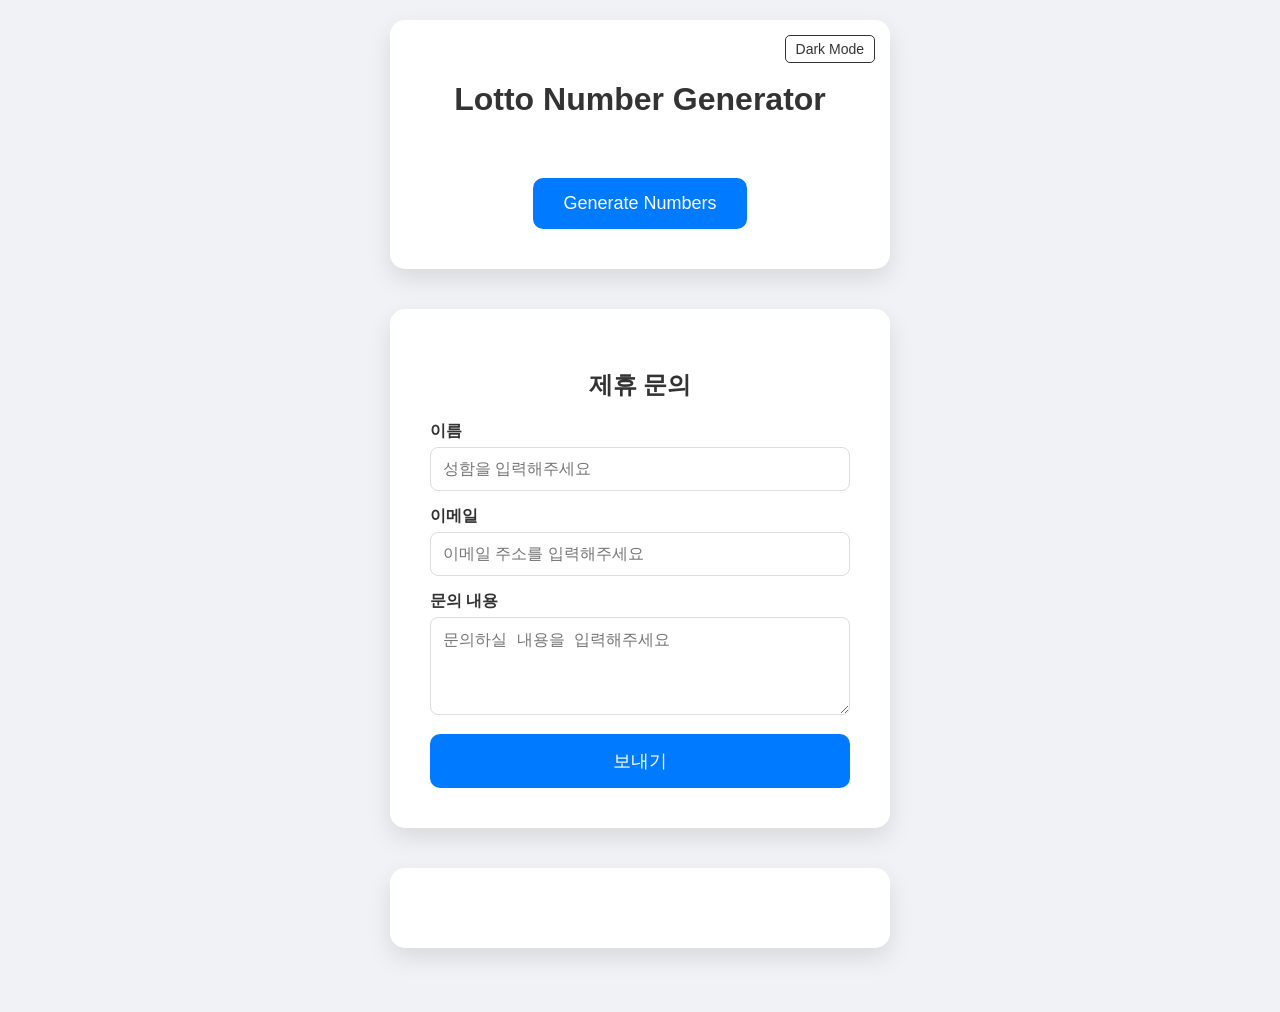
==== index.html @ ec1271f8 "feat: add Disqus comment section" ====
<!DOCTYPE html>
<html lang="en">
<head>
    <meta charset="UTF-8">
    <meta name="viewport" content="width=device-width, initial-scale=1.0">
    <title>Lotto Number Generator</title>
    <link rel="stylesheet" href="style.css">
</head>
<body>
    <div class="container">
        <div class="theme-toggle">
            <button id="theme-btn">Dark Mode</button>
        </div>
        <h1>Lotto Number Generator</h1>
        <div id="numbers" class="numbers-container"></div>
        <button id="generate-btn">Generate Numbers</button>
    </div>

    <div class="container contact-section">
        <h2>제휴 문의</h2>
        <form action="https://formspree.io/f/mojrqvkz" method="POST">
            <div class="form-group">
                <label for="name">이름</label>
                <input type="text" id="name" name="name" required placeholder="성함을 입력해주세요">
            </div>
            <div class="form-group">
                <label for="email">이메일</label>
                <input type="email" id="email" name="_replyto" required placeholder="이메일 주소를 입력해주세요">
            </div>
            <div class="form-group">
                <label for="message">문의 내용</label>
                <textarea id="message" name="message" rows="4" required placeholder="문의하실 내용을 입력해주세요"></textarea>
            </div>
            <button type="submit" class="submit-btn">보내기</button>
        </form>
    </div>

    <div class="container comment-section">
        <div id="disqus_thread"></div>
        <script>
            /**
            *  RECOMMENDED CONFIGURATION VARIABLES: EDIT AND UNCOMMENT THE SECTION BELOW TO INSERT DYNAMIC VALUES FROM YOUR PLATFORM OR CMS.
            *  LEARN WHY DEFINING THESE VARIABLES IS IMPORTANT: https://disqus.com/admin/universalcode/#configuration-variables    */
            /*
            var disqus_config = function () {
            this.page.url = PAGE_URL;  // Replace PAGE_URL with your page's canonical URL variable
            this.page.identifier = PAGE_IDENTIFIER; // Replace PAGE_IDENTIFIER with your page's unique identifier variable
            };
            */
            (function() { // DON'T EDIT BELOW THIS LINE
            var d = document, s = d.createElement('script');
            s.src = 'https://productbuilder-qqegoyfvvm.disqus.com/embed.js';
            s.setAttribute('data-timestamp', +new Date());
            (d.head || d.body).appendChild(s);
            })();
        </script>
        <noscript>Please enable JavaScript to view the <a href="https://disqus.com/?ref_noscript">comments powered by Disqus.</a></noscript>
    </div>
    <script src="main.js"></script>
</body>
</html>
---- style.css ----
:root {
    --bg-color: #f0f2f5;
    --container-bg: white;
    --text-color: #333;
    --number-bg: #4CAF50;
    --button-bg: #007BFF;
    --button-hover: #0056b3;
}

.dark-mode {
    --bg-color: #18191a;
    --container-bg: #242526;
    --text-color: #e4e6eb;
    --number-bg: #2e7d32;
    --button-bg: #3a3b3c;
    --button-hover: #4e4f50;
}

body {
    font-family: 'Helvetica Neue', sans-serif;
    display: flex;
    flex-direction: column;
    justify-content: center;
    align-items: center;
    min-height: 100vh;
    padding: 20px;
    margin: 0;
    background-color: var(--bg-color);
    color: var(--text-color);
    transition: background-color 0.3s, color 0.3s;
}

.container {
    text-align: center;
    background-color: var(--container-bg);
    padding: 40px;
    border-radius: 15px;
    box-shadow: 0 10px 25px rgba(0, 0, 0, 0.1);
    transition: background-color 0.3s;
    position: relative;
    width: 100%;
    max-width: 500px;
    box-sizing: border-box;
}

.contact-section {
    margin-top: 40px;
}

.comment-section {
    margin-top: 40px;
    margin-bottom: 40px;
}

.contact-section h2 {
    margin-bottom: 20px;
}

.form-group {
    text-align: left;
    margin-bottom: 15px;
}

.form-group label {
    display: block;
    margin-bottom: 5px;
    font-weight: bold;
}

.form-group input, 
.form-group textarea {
    width: 100%;
    padding: 12px;
    border: 1px solid #ddd;
    border-radius: 8px;
    background-color: var(--container-bg);
    color: var(--text-color);
    box-sizing: border-box;
    font-size: 16px;
    transition: border-color 0.3s;
}

.dark-mode .form-group input, 
.dark-mode .form-group textarea {
    border-color: #444;
}

.form-group input:focus, 
.form-group textarea:focus {
    outline: none;
    border-color: var(--button-bg);
}

.submit-btn {
    width: 100%;
    padding: 15px;
    border: none;
    border-radius: 10px;
    background-color: var(--button-bg);
    color: white;
    font-size: 18px;
    cursor: pointer;
    transition: background-color 0.3s;
}

.submit-btn:hover {
    background-color: var(--button-hover);
}

.theme-toggle {
    position: absolute;
    top: 15px;
    right: 15px;
}

#theme-btn {
    background: none;
    border: 1px solid var(--text-color);
    color: var(--text-color);
    padding: 5px 10px;
    border-radius: 5px;
    cursor: pointer;
    font-size: 14px;
}

h1 {
    margin-bottom: 30px;
    color: var(--text-color);
}

.numbers-container {
    display: flex;
    justify-content: center;
    margin-bottom: 30px;
}

.number {
    display: flex;
    justify-content: center;
    align-items: center;
    width: 50px;
    height: 50px;
    margin: 0 5px;
    border-radius: 50%;
    background-color: var(--number-bg);
    color: white;
    font-size: 24px;
    font-weight: bold;
}

#generate-btn {
    padding: 15px 30px;
    border: none;
    border-radius: 10px;
    background-color: var(--button-bg);
    color: white;
    font-size: 18px;
    cursor: pointer;
    transition: background-color 0.3s ease;
}

#generate-btn:hover {
    background-color: var(--button-hover);
}
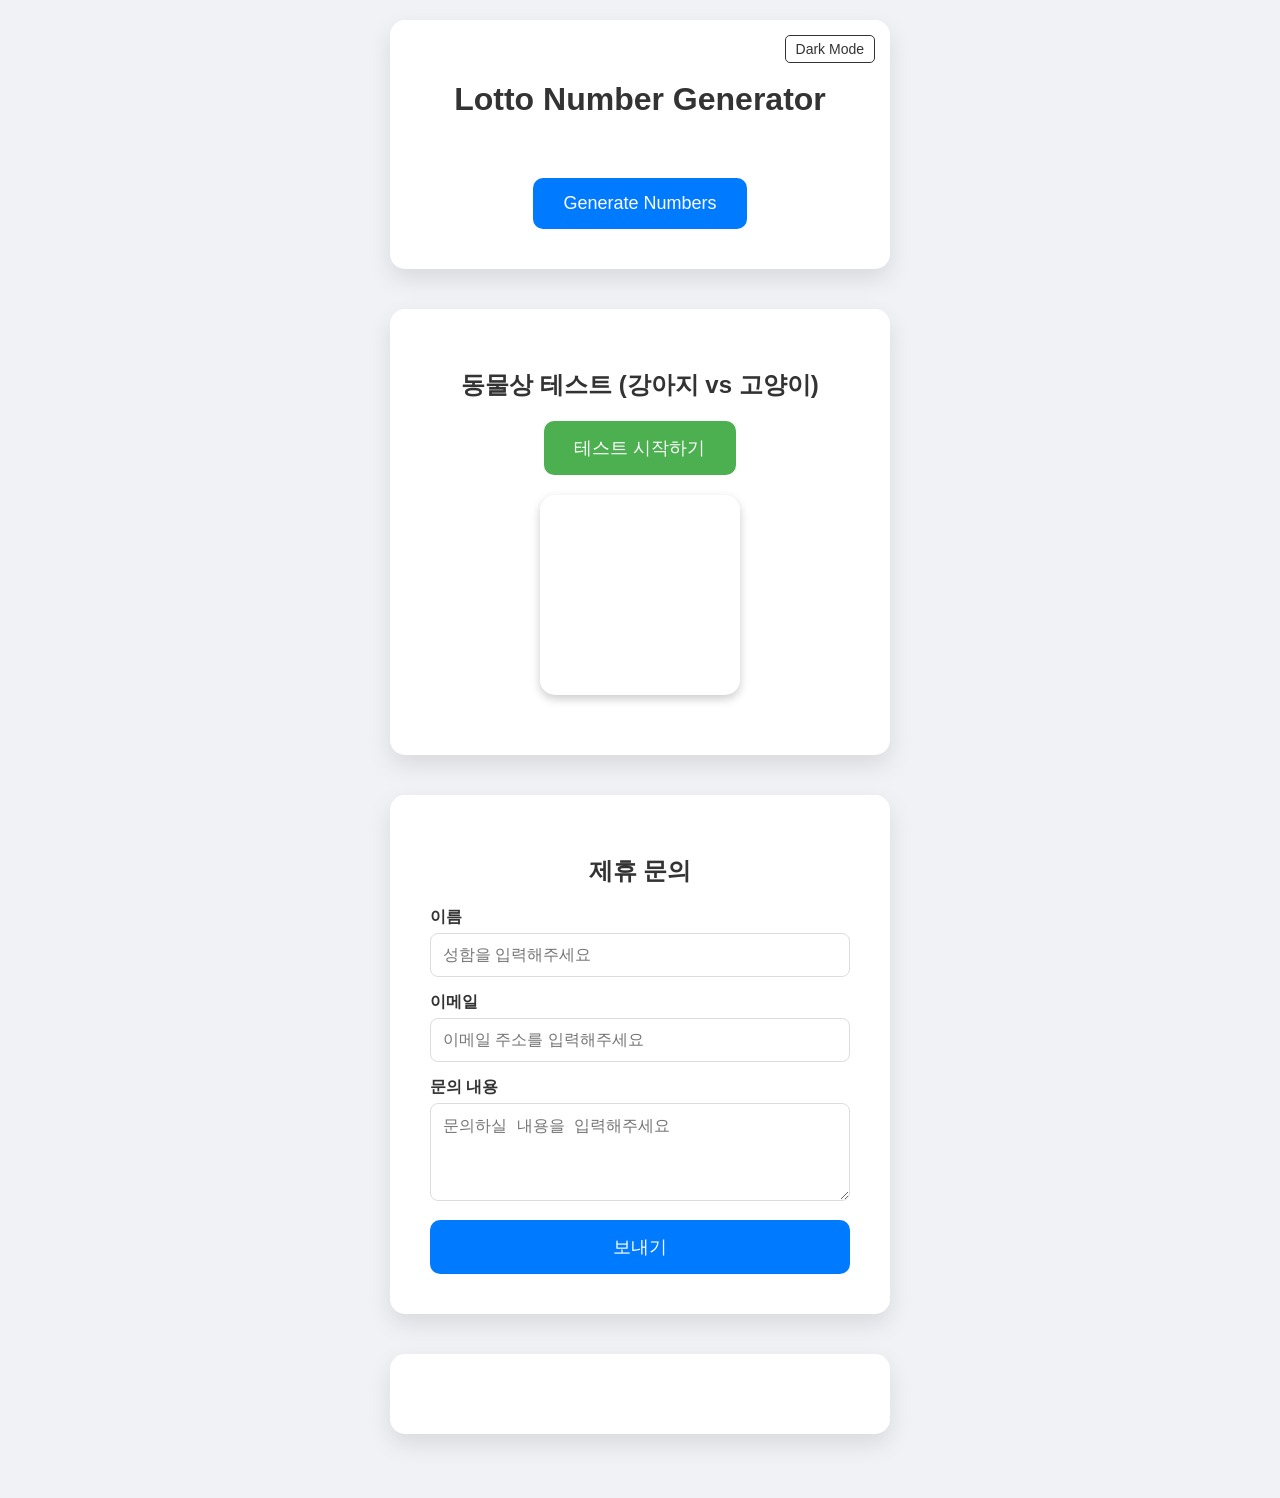
==== commit c16f3352: "feat: add Teachable Machine Animal Face Test" ====
--- a/index.html
+++ b/index.html
@@ -14,6 +14,13 @@
         <h1>Lotto Number Generator</h1>
         <div id="numbers" class="numbers-container"></div>
         <button id="generate-btn">Generate Numbers</button>
+    </div>
+
+    <div class="container animal-test-section">
+        <h2>동물상 테스트 (강아지 vs 고양이)</h2>
+        <button type="button" id="start-btn" onclick="init()">테스트 시작하기</button>
+        <div id="webcam-container"></div>
+        <div id="label-container"></div>
     </div>
 
     <div class="container contact-section">
--- a/style.css
+++ b/style.css
@@ -52,6 +52,68 @@
     margin-bottom: 40px;
 }
 
+.animal-test-section {
+    margin-top: 40px;
+}
+
+#start-btn {
+    padding: 15px 30px;
+    border: none;
+    border-radius: 10px;
+    background-color: var(--number-bg);
+    color: white;
+    font-size: 18px;
+    cursor: pointer;
+    transition: background-color 0.3s;
+}
+
+#webcam-container {
+    margin: 20px auto;
+    border-radius: 15px;
+    overflow: hidden;
+    width: 200px;
+    height: 200px;
+    box-shadow: 0 4px 10px rgba(0,0,0,0.2);
+}
+
+#label-container {
+    margin-top: 20px;
+    display: flex;
+    flex-direction: column;
+    gap: 10px;
+    align-items: center;
+}
+
+.prediction-bar {
+    width: 100%;
+    max-width: 300px;
+    background: #eee;
+    padding: 10px;
+    border-radius: 8px;
+    position: relative;
+    font-weight: bold;
+    text-align: left;
+    z-index: 1;
+    overflow: hidden;
+}
+
+.dark-mode .prediction-bar {
+    background: #3a3b3c;
+}
+
+.prediction-bar::before {
+    content: '';
+    position: absolute;
+    top: 0;
+    left: 0;
+    height: 100%;
+    width: var(--width, 0%);
+    background: var(--button-bg);
+    opacity: 0.3;
+    z-index: -1;
+    transition: width 0.3s ease;
+}
+
 .contact-section h2 {
     margin-bottom: 20px;
 }
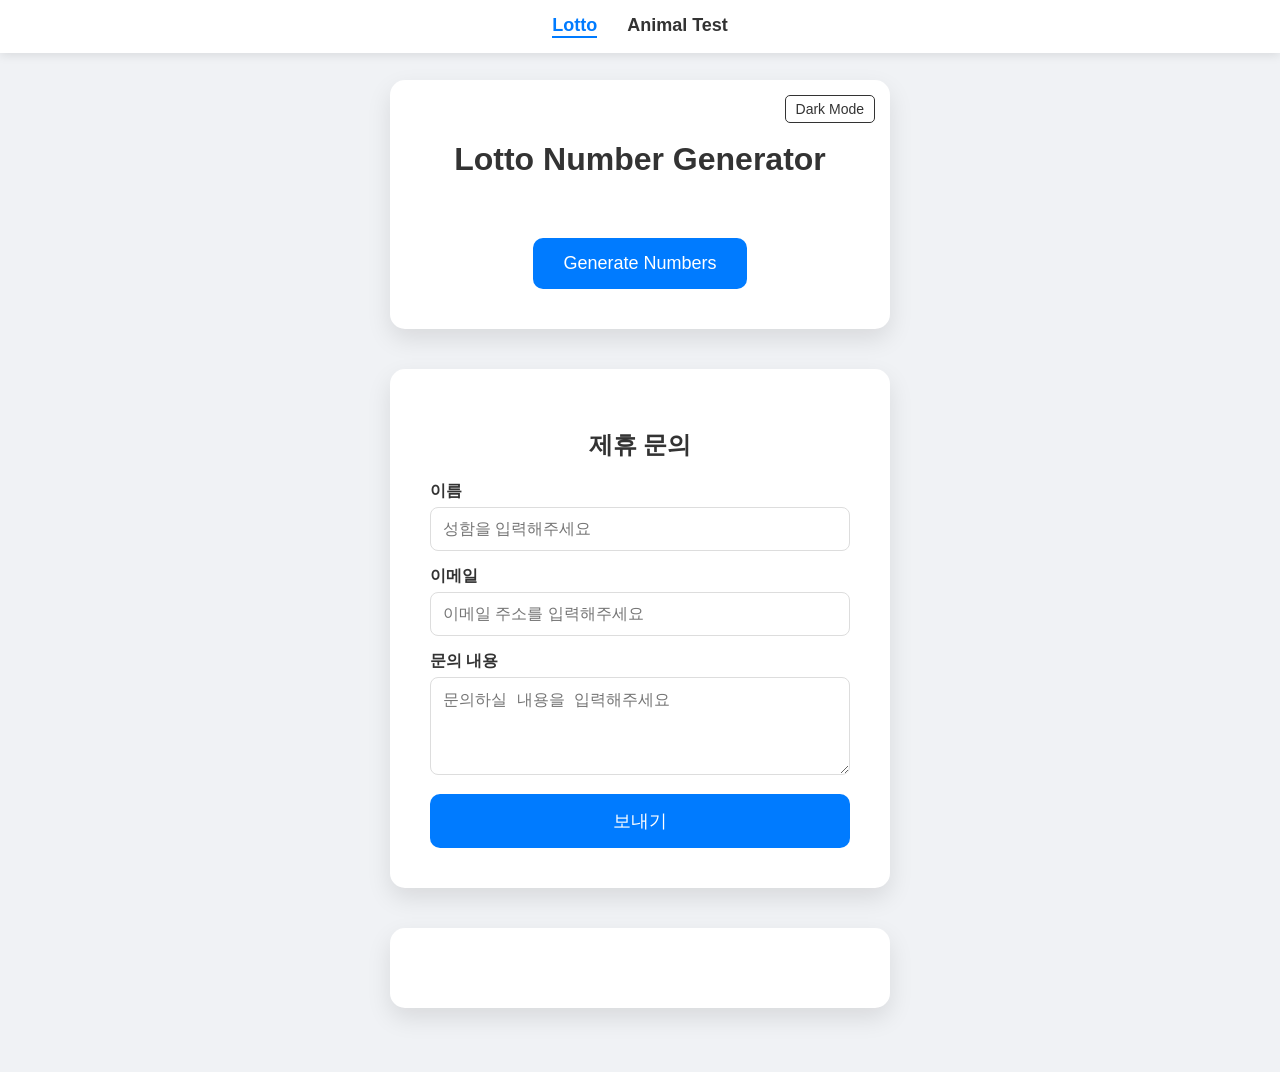
==== commit 3b9acedc: "feat: split animal test into a separate page and add navigation" ====
--- a/index.html
+++ b/index.html
@@ -7,6 +7,10 @@
     <link rel="stylesheet" href="style.css">
 </head>
 <body>
+    <nav class="navbar">
+        <a href="index.html" class="active">Lotto</a>
+        <a href="animal.html">Animal Test</a>
+    </nav>
     <div class="container">
         <div class="theme-toggle">
             <button id="theme-btn">Dark Mode</button>
@@ -14,13 +18,6 @@
         <h1>Lotto Number Generator</h1>
         <div id="numbers" class="numbers-container"></div>
         <button id="generate-btn">Generate Numbers</button>
-    </div>
-
-    <div class="container animal-test-section">
-        <h2>동물상 테스트 (강아지 vs 고양이)</h2>
-        <button type="button" id="start-btn" onclick="init()">테스트 시작하기</button>
-        <div id="webcam-container"></div>
-        <div id="label-container"></div>
     </div>
 
     <div class="container contact-section">
--- a/style.css
+++ b/style.css
@@ -16,6 +16,37 @@
     --button-hover: #4e4f50;
 }
 
+.navbar {
+    position: fixed;
+    top: 0;
+    left: 0;
+    width: 100%;
+    background-color: var(--container-bg);
+    padding: 15px 0;
+    box-shadow: 0 2px 10px rgba(0,0,0,0.1);
+    display: flex;
+    justify-content: center;
+    gap: 30px;
+    z-index: 1000;
+}
+
+.navbar a {
+    text-decoration: none;
+    color: var(--text-color);
+    font-weight: bold;
+    font-size: 18px;
+    transition: color 0.3s;
+}
+
+.navbar a:hover {
+    color: var(--button-bg);
+}
+
+.navbar a.active {
+    color: var(--button-bg);
+    border-bottom: 2px solid var(--button-bg);
+}
+
 body {
     font-family: 'Helvetica Neue', sans-serif;
     display: flex;
@@ -23,7 +54,7 @@
     justify-content: center;
     align-items: center;
     min-height: 100vh;
-    padding: 20px;
+    padding: 80px 20px 20px;
     margin: 0;
     background-color: var(--bg-color);
     color: var(--text-color);
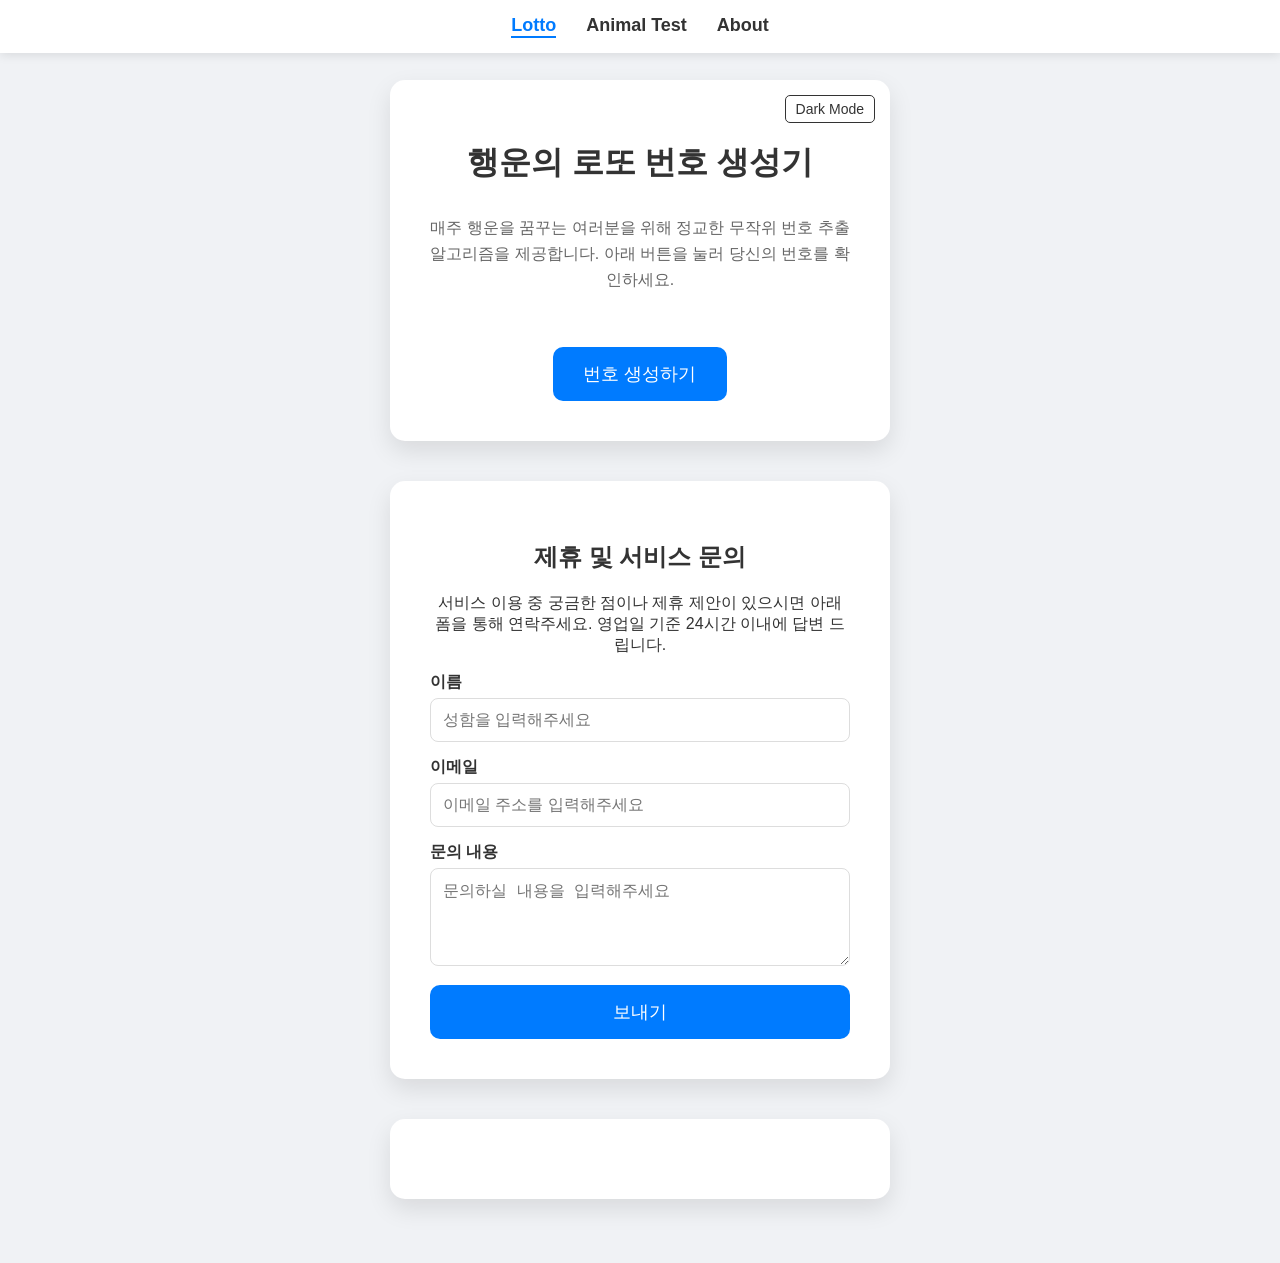
==== commit d0f2dff0: "docs: optimize site for AdSense approval (high quality content, legal pages, SEO)" ====
--- a/index.html
+++ b/index.html
@@ -3,25 +3,33 @@
 <head>
     <meta charset="UTF-8">
     <meta name="viewport" content="width=device-width, initial-scale=1.0">
-    <title>Lotto Number Generator</title>
+    <title>행운의 로또 번호 생성기 - Product Builder</title>
+    <meta name="description" content="무작위 알고리즘을 사용하여 행운의 로또 번호를 생성하세요. 다크 모드와 제휴 문의 기능을 제공합니다.">
+    <meta name="keywords" content="로또, 번호생성, 행운, 인공지능, 동물상테스트">
     <link rel="stylesheet" href="style.css">
+    <meta name="google-adsense-account" content="ca-pub-2973318970206983">
+    <script async src="https://pagead2.googlesyndication.com/pagead/js/adsbygoogle.js?client=ca-pub-2973318970206983"
+     crossorigin="anonymous"></script>
 </head>
 <body>
     <nav class="navbar">
         <a href="index.html" class="active">Lotto</a>
         <a href="animal.html">Animal Test</a>
+        <a href="about.html">About</a>
     </nav>
     <div class="container">
         <div class="theme-toggle">
             <button id="theme-btn">Dark Mode</button>
         </div>
-        <h1>Lotto Number Generator</h1>
+        <h1>행운의 로또 번호 생성기</h1>
+        <p class="description">매주 행운을 꿈꾸는 여러분을 위해 정교한 무작위 번호 추출 알고리즘을 제공합니다. 아래 버튼을 눌러 당신의 번호를 확인하세요.</p>
         <div id="numbers" class="numbers-container"></div>
-        <button id="generate-btn">Generate Numbers</button>
+        <button id="generate-btn">번호 생성하기</button>
     </div>
 
     <div class="container contact-section">
-        <h2>제휴 문의</h2>
+        <h2>제휴 및 서비스 문의</h2>
+        <p>서비스 이용 중 궁금한 점이나 제휴 제안이 있으시면 아래 폼을 통해 연락주세요. 영업일 기준 24시간 이내에 답변 드립니다.</p>
         <form action="https://formspree.io/f/mojrqvkz" method="POST">
             <div class="form-group">
                 <label for="name">이름</label>
--- a/style.css
+++ b/style.css
@@ -98,13 +98,40 @@
     transition: background-color 0.3s;
 }
 
-#webcam-container {
-    margin: 20px auto;
-    border-radius: 15px;
-    overflow: hidden;
-    width: 200px;
-    height: 200px;
-    box-shadow: 0 4px 10px rgba(0,0,0,0.2);
+.upload-section {
+    margin: 20px 0;
+}
+
+#image-upload {
+    display: none;
+}
+
+.upload-label {
+    display: inline-block;
+    padding: 15px 30px;
+    background-color: var(--button-bg);
+    color: white;
+    border-radius: 10px;
+    cursor: pointer;
+    font-size: 18px;
+    transition: background-color 0.3s;
+}
+
+.upload-label:hover {
+    background-color: var(--button-hover);
+}
+
+#image-container {
+    display: flex;
+    justify-content: center;
+    margin-bottom: 20px;
+}
+
+#face-image {
+    max-width: 300px;
+    max-height: 300px;
+    object-fit: contain;
+    border: 3px solid var(--button-bg);
 }
 
 #label-container {
@@ -200,6 +227,57 @@
     background-color: var(--button-hover);
 }
 
+.description {
+    margin-bottom: 25px;
+    line-height: 1.6;
+    color: #666;
+}
+
+.dark-mode .description {
+    color: #aaa;
+}
+
+.footer {
+    margin-top: 60px;
+    padding: 30px 0;
+    width: 100%;
+    text-align: center;
+    border-top: 1px solid #eee;
+    color: #888;
+    font-size: 14px;
+}
+
+.dark-mode .footer {
+    border-top-color: #333;
+}
+
+.footer-links {
+    margin-top: 10px;
+    display: flex;
+    justify-content: center;
+    gap: 20px;
+}
+
+.footer-links a {
+    color: #888;
+    text-decoration: none;
+    transition: color 0.3s;
+}
+
+.footer-links a:hover {
+    color: var(--button-bg);
+}
+
+.about-content, .privacy-content {
+    text-align: left;
+    line-height: 1.8;
+}
+
+.about-content h3, .privacy-content h3 {
+    margin-top: 25px;
+    color: var(--button-bg);
+}
+
 .theme-toggle {
     position: absolute;
     top: 15px;
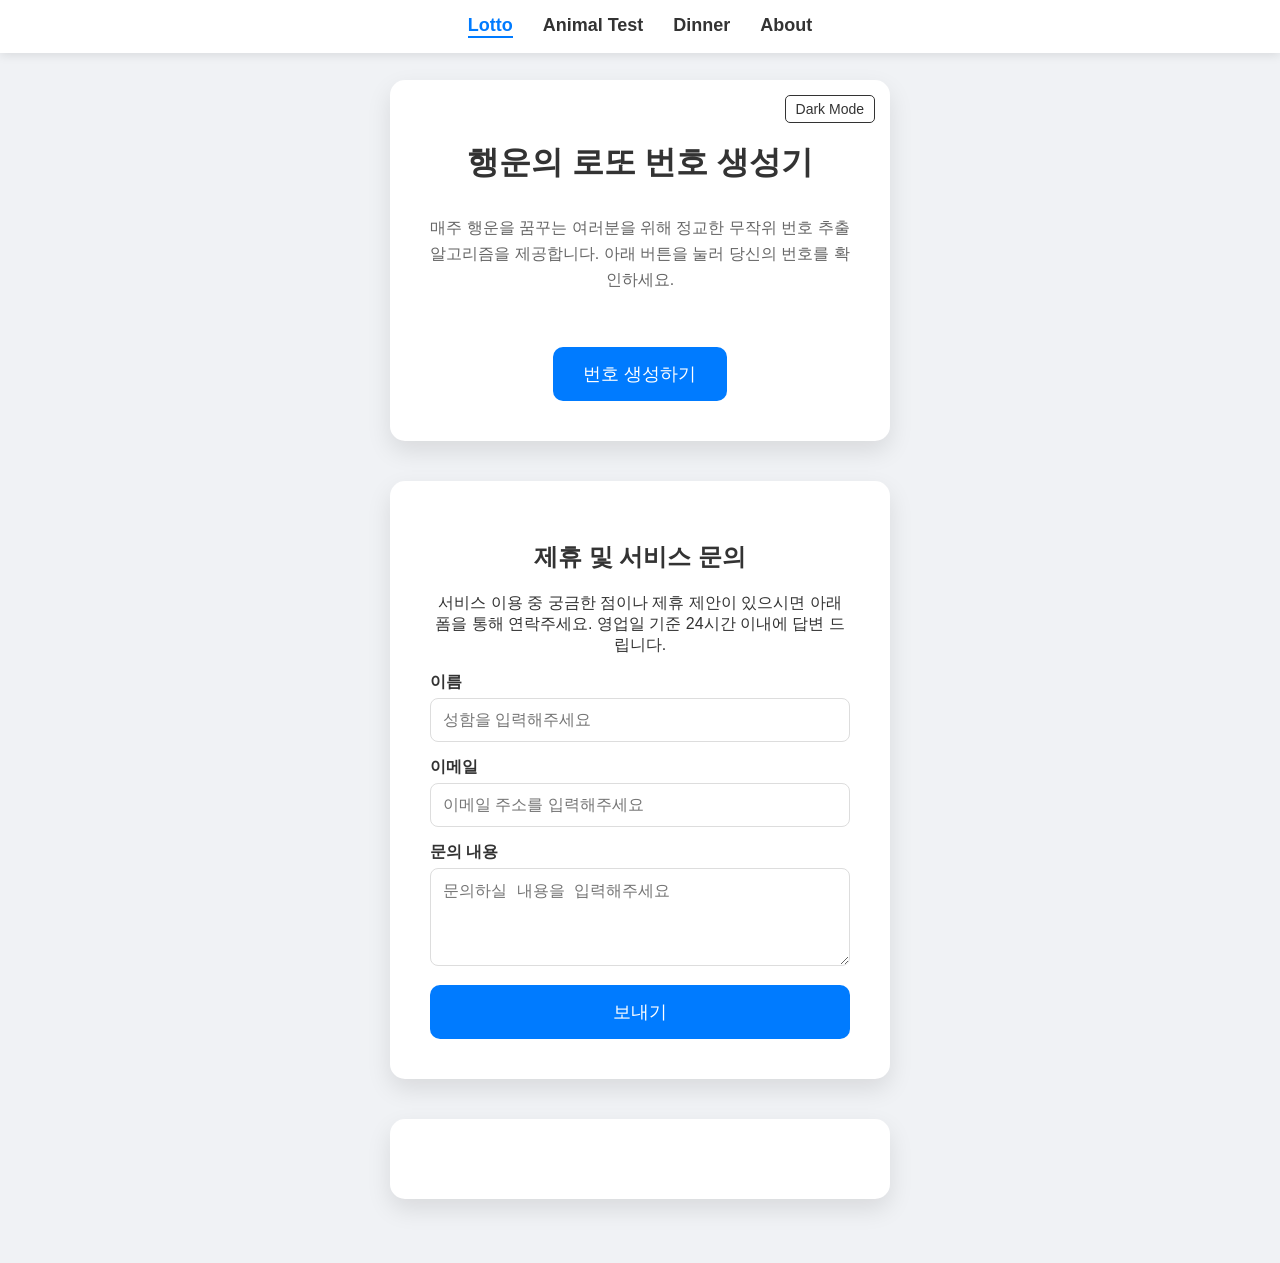
==== commit 95c9ad8e: "feat: add dinner recommendation service and update documentation" ====
--- a/index.html
+++ b/index.html
@@ -15,6 +15,7 @@
     <nav class="navbar">
         <a href="index.html" class="active">Lotto</a>
         <a href="animal.html">Animal Test</a>
+        <a href="dinner.html">Dinner</a>
         <a href="about.html">About</a>
     </nav>
     <div class="container">
--- a/style.css
+++ b/style.css
@@ -85,6 +85,37 @@
 
 .animal-test-section {
     margin-top: 40px;
+}
+
+.menu-container {
+    margin: 30px auto;
+    padding: 30px;
+    background-color: var(--bg-color);
+    border-radius: 15px;
+    min-height: 80px;
+    display: flex;
+    justify-content: center;
+    align-items: center;
+    transition: all 0.3s ease;
+}
+
+#menu-text {
+    font-size: 24px;
+    font-weight: bold;
+    color: var(--button-bg);
+    margin: 0;
+}
+
+.fade-out {
+    opacity: 0;
+    transform: translateY(-10px);
+    transition: all 0.3s ease;
+}
+
+.fade-in {
+    opacity: 1;
+    transform: translateY(0);
+    transition: all 0.3s ease;
 }
 
 #start-btn {
